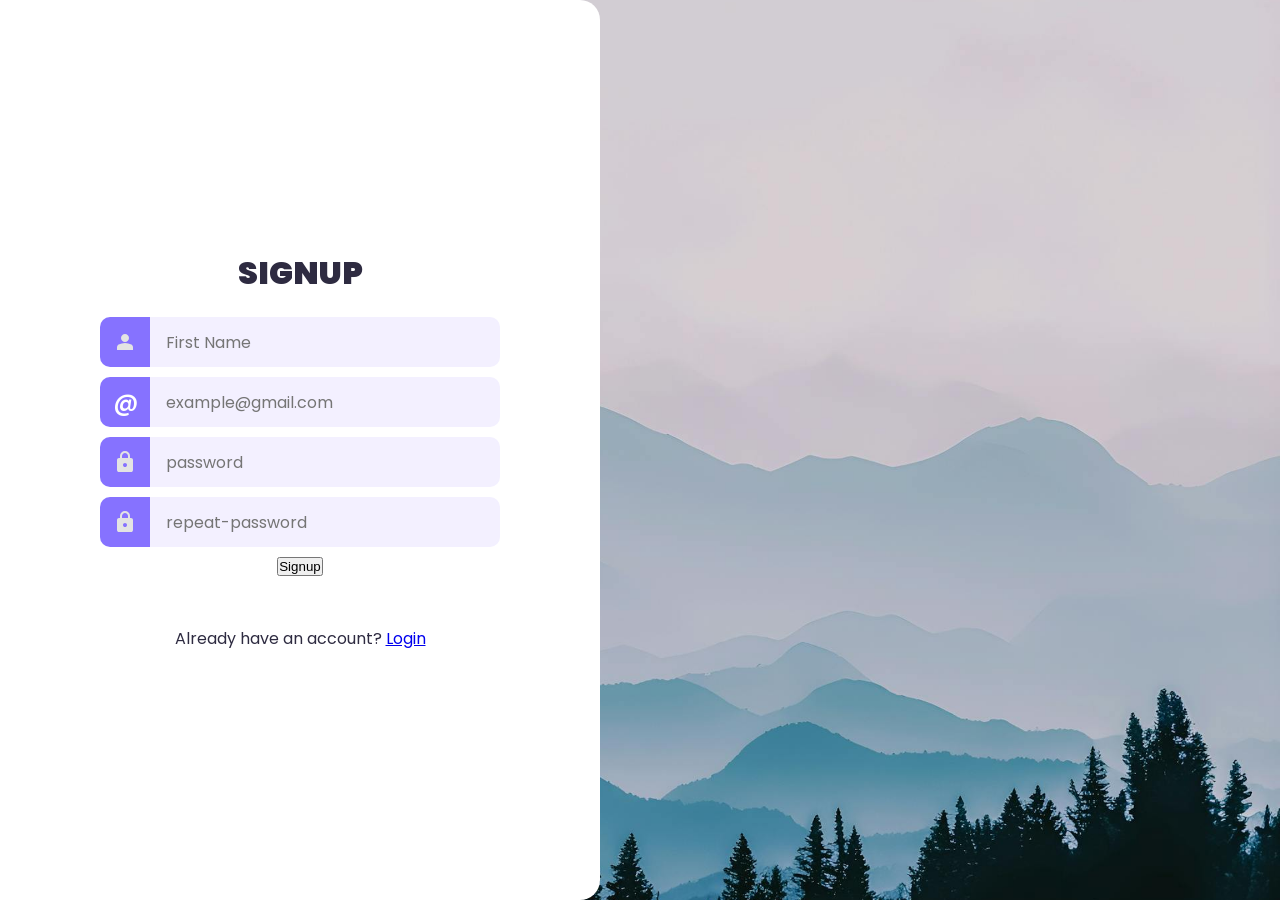
==== index.html @ db1ffc8e "first commit" ====
<!DOCTYPE html>
<html lang="en">
<head>
    <meta charset="UTF-8">
    <meta name="viewport" content="width=device-width, initial-scale=1.0">
    <title>Login | Krishna</title>
    <link rel="stylesheet" href="index.css">
</head>
<body>
    <div class="wrapper">
        <h1>SignUp</h1>
        <form >
<div>
    <label for="firstname-input">
    <svg xmlns="http://www.w3.org/2000/svg" height="24px" viewBox="0 -960 960 960" width="24px" fill="#e3e3e3"><path d="M367-527q-47-47-47-113t47-113q47-47 113-47t113 47q47 47 47 113t-47 113q-47 47-113 47t-113-47ZM160-160v-112q0-34 17.5-62.5T224-378q62-31 126-46.5T480-440q66 0 130 15.5T736-378q29 15 46.5 43.5T800-272v112H160Z"/></svg>
    </label>
    <input type="text" name="firstname" placeholder="First Name" id="firstname-input">
</div>

<div>
    <label for="email-input">
        <span>@</span>
    </label>
    <input type="email" name="email" placeholder="example@gmail.com" id="email-input">
</div>

<div>
    <label for="password-input">
        <svg xmlns="http://www.w3.org/2000/svg" height="24px" viewBox="0 -960 960 960" width="24px" fill="#e3e3e3"><path d="M240-80q-33 0-56.5-23.5T160-160v-400q0-33 23.5-56.5T240-640h40v-80q0-83 58.5-141.5T480-920q83 0 141.5 58.5T680-720v80h40q33 0 56.5 23.5T800-560v400q0 33-23.5 56.5T720-80H240Zm296.5-223.5Q560-327 560-360t-23.5-56.5Q513-440 480-440t-56.5 23.5Q400-393 400-360t23.5 56.5Q447-280 480-280t56.5-23.5ZM360-640h240v-80q0-50-35-85t-85-35q-50 0-85 35t-35 85v80Z"/></svg>
    </label>
    <input type="password" name="password" placeholder="password" id="password-input" required>
</div>   

<div>
    <label for="repeat-password-input">
        <svg xmlns="http://www.w3.org/2000/svg" height="24px" viewBox="0 -960 960 960" width="24px" fill="#e3e3e3"><path d="M240-80q-33 0-56.5-23.5T160-160v-400q0-33 23.5-56.5T240-640h40v-80q0-83 58.5-141.5T480-920q83 0 141.5 58.5T680-720v80h40q33 0 56.5 23.5T800-560v400q0 33-23.5 56.5T720-80H240Zm296.5-223.5Q560-327 560-360t-23.5-56.5Q513-440 480-440t-56.5 23.5Q400-393 400-360t23.5 56.5Q447-280 480-280t56.5-23.5ZM360-640h240v-80q0-50-35-85t-85-35q-50 0-85 35t-35 85v80Z"/></svg>
    </label>
    <input type="password" name="repeat-password" placeholder="repeat-password" id="repeat-password-input">
</div> 

<button type="submit">Signup</button>
    </form>
    <p>Already have an account? <a href="login.html">Login</a></p>
    </div>
</body>
</html>
---- index.css ----
@import url('https://fonts.googleapis.com/css2?family=Poppins:ital,wght@0,100;0,200;0,300;0,400;0,500;0,600;0,700;0,800;0,900;1,100;1,200;1,300;1,400;1,500;1,600;1,700;1,800;1,900&display=swap');

:root{
    --accent-color: #8672ff;
    --base-color: white;
    --text-color:#2e2b41;
    --input-color:#f3f0ff;
}

*{
    margin:0;
    padding:0;
}
html{

    font-family:'Poppins',sans-serif;
    font-size:12pt;
    color:var(--text-color);
    text-align:center;

}


body{
    min-height:100vh;
    background-image: url(background.jpg);
    background-size:cover;
    background-position:center;
    overflow:hidden;
     
}


.wrapper{
    box-sizing:border-box;
    background-color: var(--base-color);
    padding:10px;
    height:100vh;
    width:max(40%,600px);
    border-radius:0 20px 20px 0;
    display:flex;
    flex-direction:column;
    align-items:center;
    justify-content:center;

}

h1{
    font-size: 3 rem;
    font-weight:900;
    text-transform :uppercase;
}

form{
    width:min(400px,100%);
    margin-top:20px;
    margin-bottom:50px;
    display:flex;
    align-items:center;
    flex-direction:column;
    gap:10px;
}

form > div{
    width:100%;
    display:flex;
    justify-content:center;

}

form label{
    flex-shrink:0;
    height:50px;
    width:50px;
    background-color:var(--accent-color);
    fill:var(--base-color);
    color:var(--base-color);
    border-radius:10px 0 0 10px;
    display:flex;
    justify-content:center;
    align-items:center;
    font-size: 1.5rem;
    font-weight:500;
}

form input{
    box-sizing:border-box;
    flex-grow:1;
    min-width:0;
    height:50px;
    padding:1em;
    font:inherit;
    border-radius: 0 10px  10px  0;
    border:2px solid  var(--input-color);
    background-color:var(--input-color);
    transition:150ms ease;
    border-left:none;

}

form input:hover{
   border-color:var(--accent-color);

}

form input:focus{
    outline:none;
    border-color:var(--text-color);
}

div:has(input:focus){
    
}
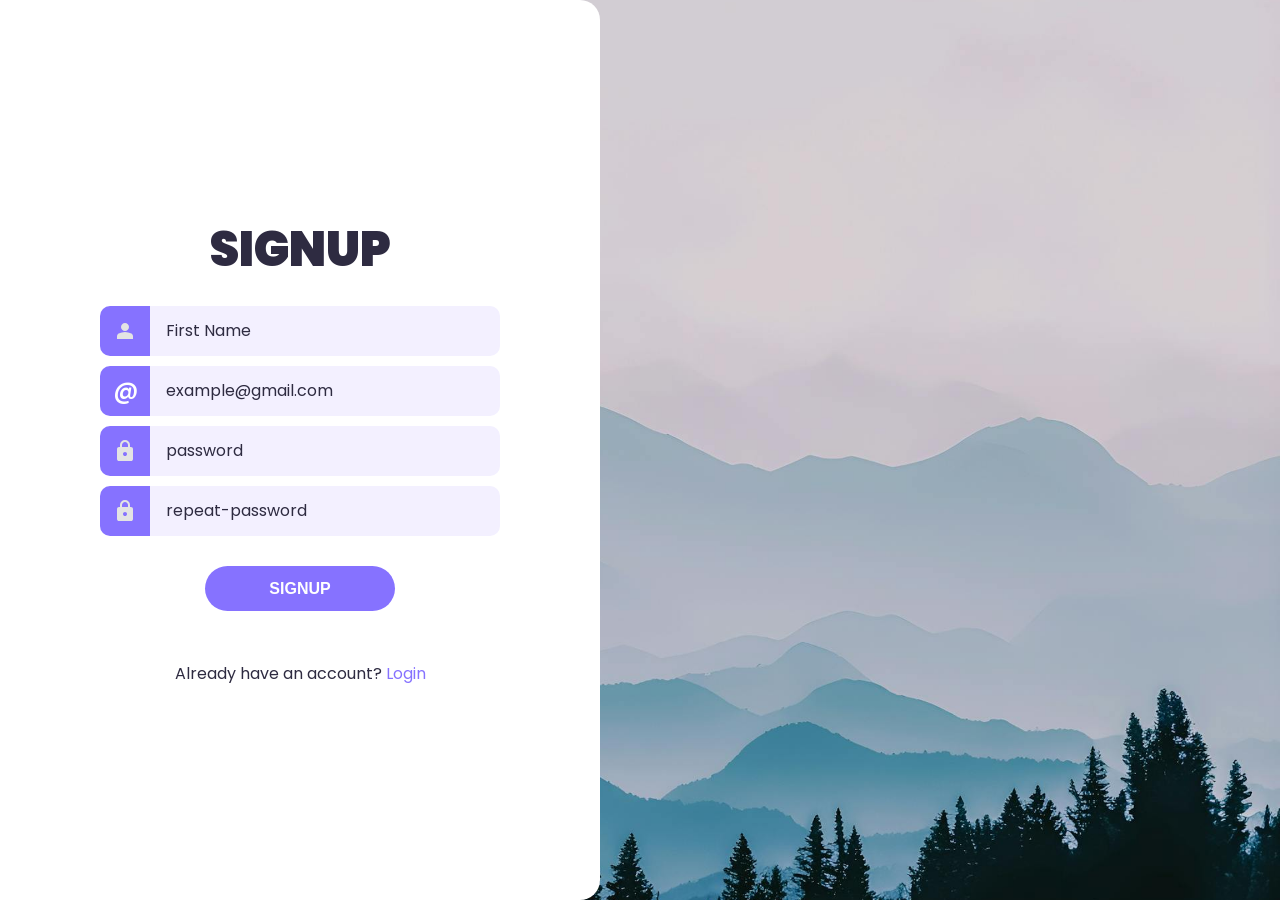
==== commit b56489de: "updated the ui" ====
--- a/index.html
+++ b/index.html
@@ -10,7 +10,7 @@
     <div class="wrapper">
         <h1>SignUp</h1>
         <form >
-<div>
+<div >
     <label for="firstname-input">
     <svg xmlns="http://www.w3.org/2000/svg" height="24px" viewBox="0 -960 960 960" width="24px" fill="#e3e3e3"><path d="M367-527q-47-47-47-113t47-113q47-47 113-47t113 47q47 47 47 113t-47 113q-47 47-113 47t-113-47ZM160-160v-112q0-34 17.5-62.5T224-378q62-31 126-46.5T480-440q66 0 130 15.5T736-378q29 15 46.5 43.5T800-272v112H160Z"/></svg>
     </label>
--- a/index.css
+++ b/index.css
@@ -47,7 +47,7 @@
 }
 
 h1{
-    font-size: 3 rem;
+    font-size: 3rem;
     font-weight:900;
     text-transform :uppercase;
 }
@@ -109,6 +109,59 @@
     border-color:var(--text-color);
 }
 
-div:has(input:focus){
+div:has(input:focus) > label{
+    background-color:var(--text-color);
+}
+
+form input::placeholder{
+    color:var(--text-color);
     
+}
+
+form button{
+    margin-top:20px;
+    border:none;
+    border-radius:1000px;
+    padding:0.85em 4em;
+    background-color: var(--accent-color);
+    color:var(--base-color);
+    font:inherit;
+    font-weight:600;
+    text-transform:uppercase;
+cursor:pointer;
+transition:150ms ease;
+}
+
+form button:hover{
+    background-color: var(--text-color);
+}
+
+form button:focus{
+    outline:none;
+    background-color:var(--text-color);
+}
+
+a{
+    text-decoration:none;
+    color:var(--accent-color);
+
+}
+a:hover{
+    text-decoration:underline;
+}
+
+@media(max-width:1100px){
+    .wrapper{
+        width:min(600px,100%);
+        border-radius:0;
+    }
+}
+
+form div.incorrect label{
+    background-color:#f06272;
+}
+
+form div.incorrect input{
+    border-color:#f06272;
+
 }
